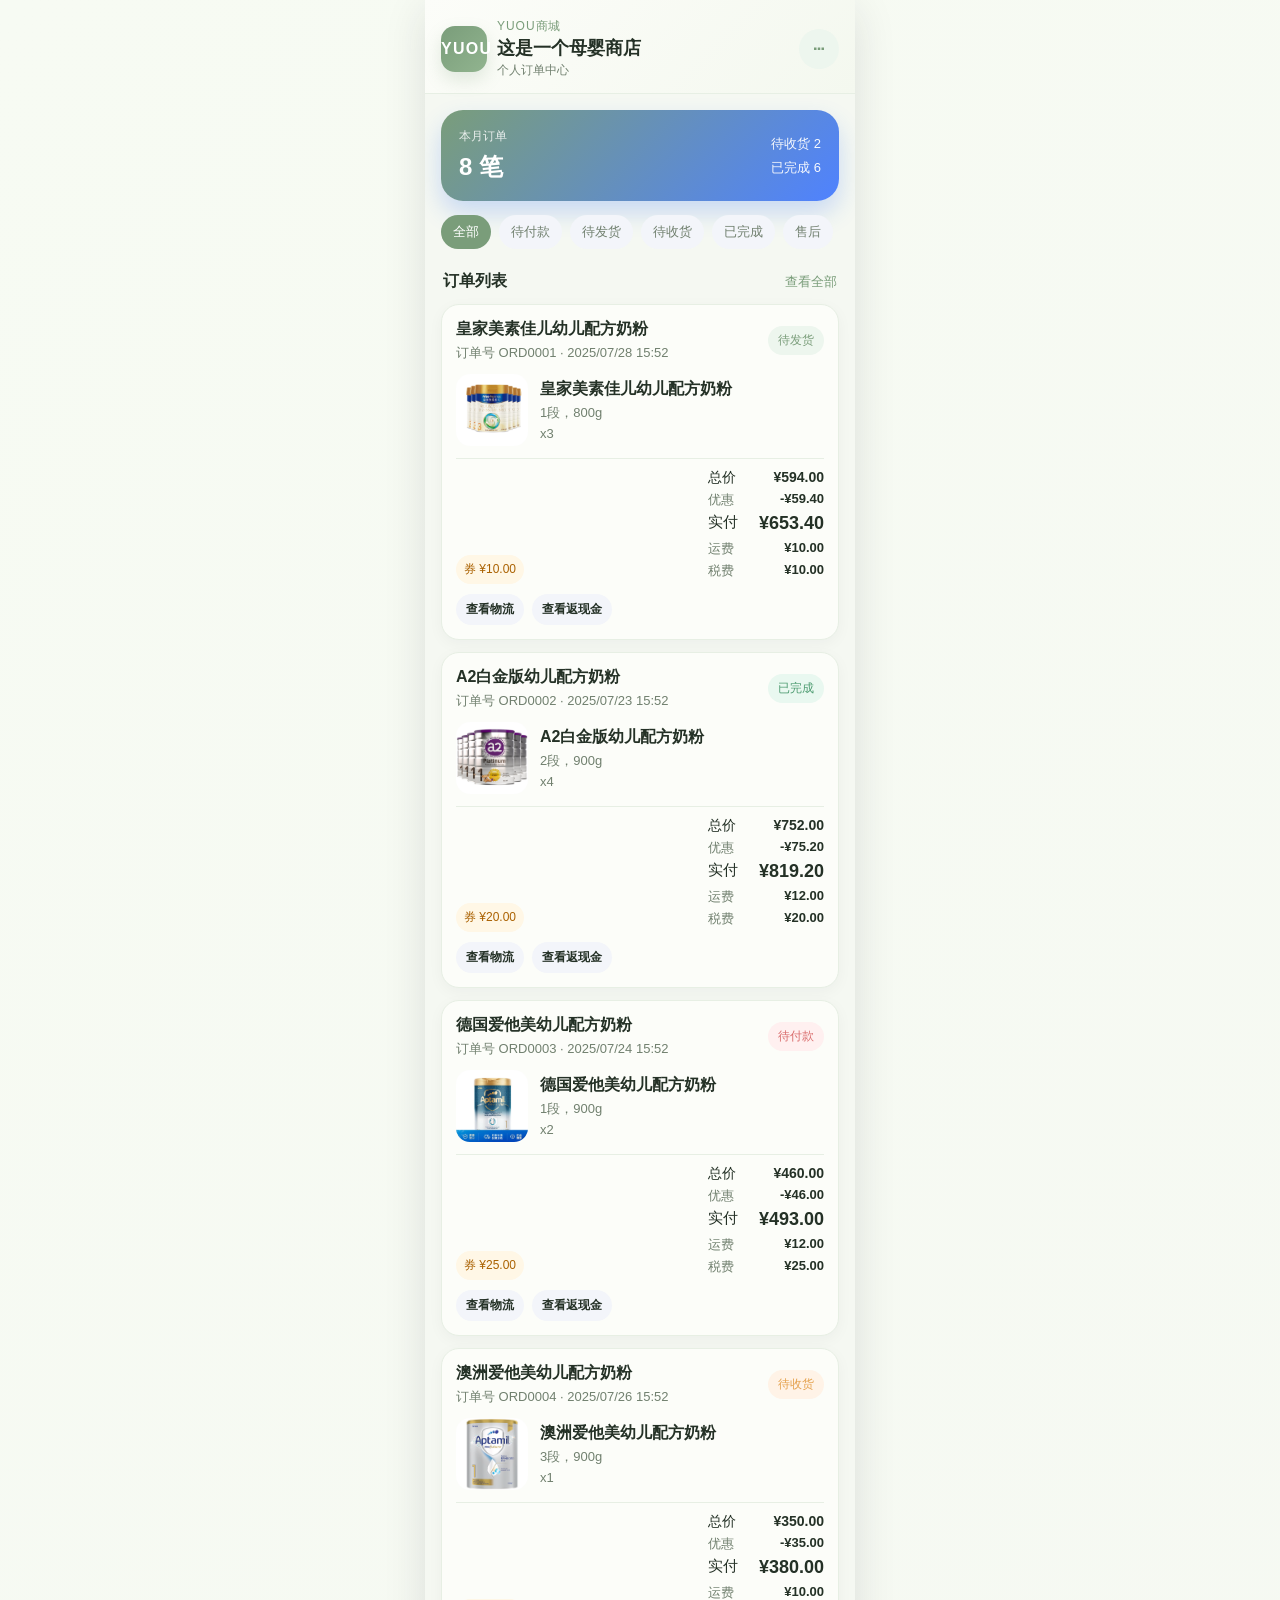
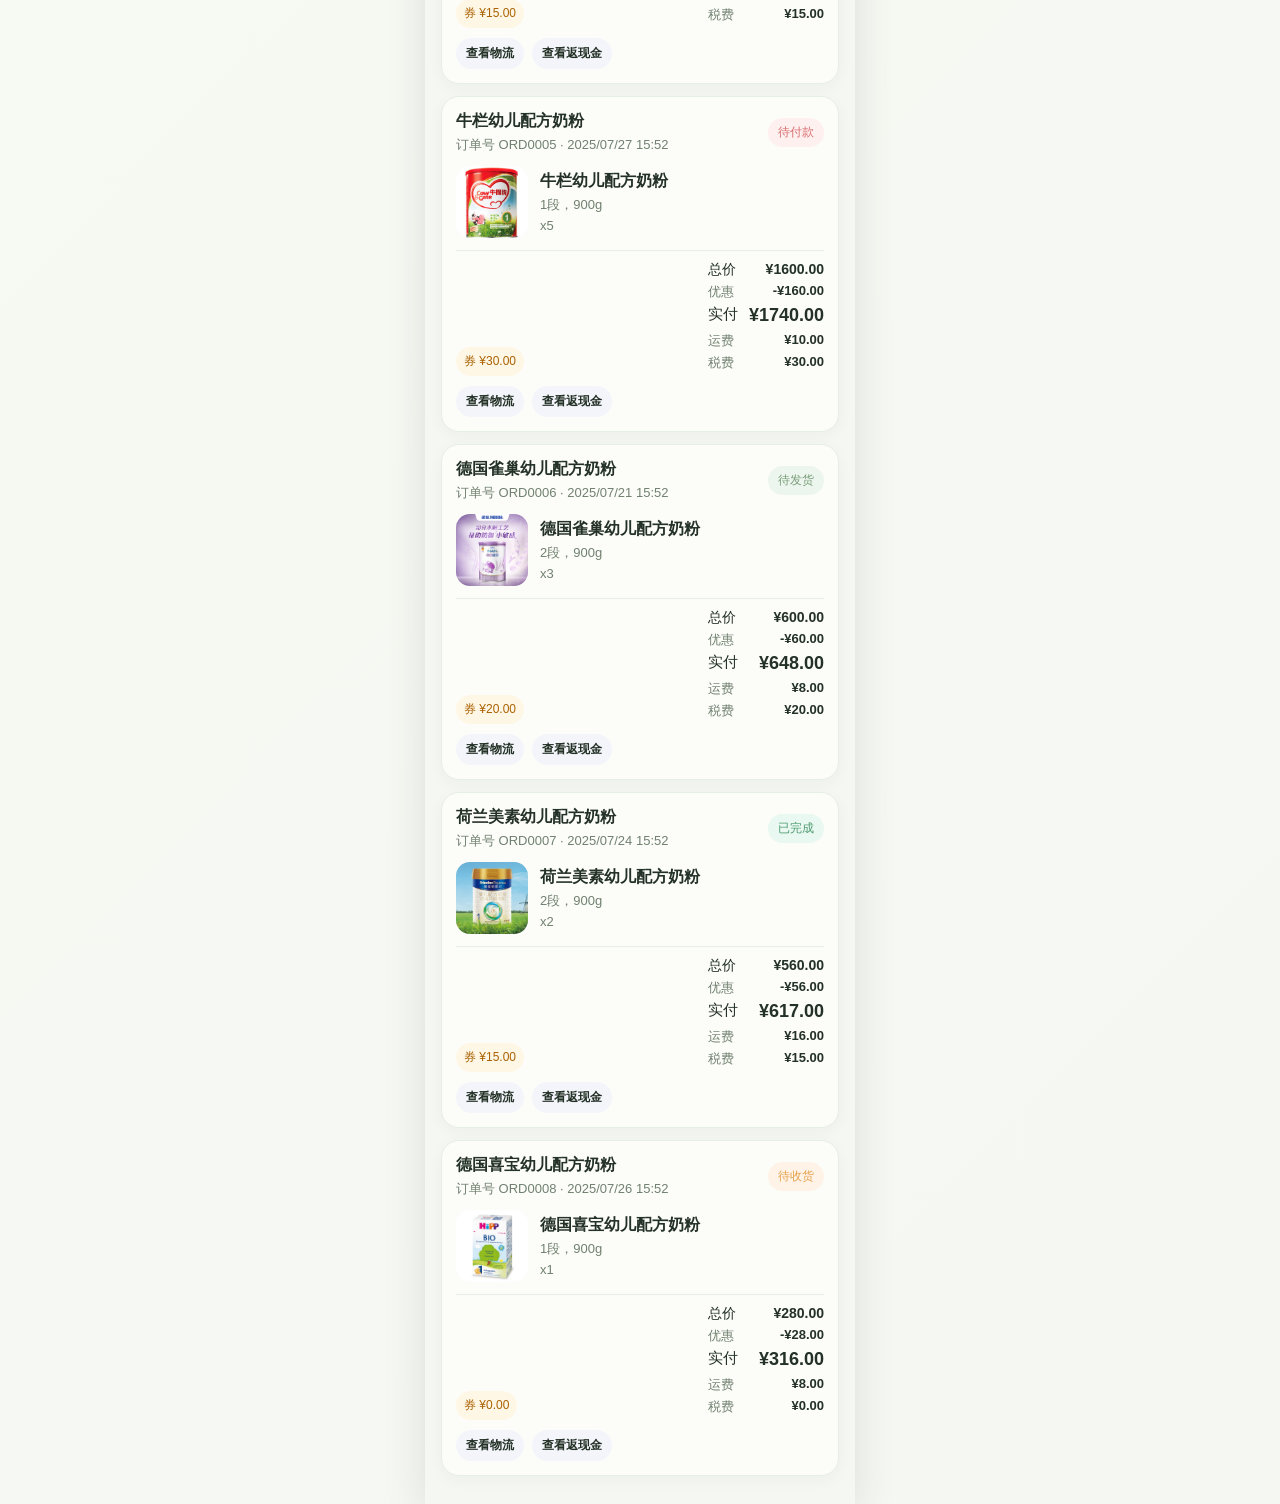
==== lq/index.html @ c95f847c "Add order center project" ====
<!DOCTYPE html>
<html lang="zh-CN">
  <head>
    <meta charset="UTF-8" />
    <meta name="viewport" content="width=device-width, initial-scale=1.0, maximum-scale=1.0, viewport-fit=cover" />
    <title>个人订单中心</title>
    <link rel="stylesheet" href="styles.css" />
  </head>
  <body>
    <div class="app-shell">
      <div id="toast" class="toast" role="status" aria-live="polite"></div>

      <header class="topbar">
        <div class="brand-block">
          <div class="brand-mark">YUOU</div>
          <div>
            <p class="topbar__eyebrow">YUOU商城</p>
            <h1>这是一个母婴商店</h1>
            <p class="topbar__subtext">个人订单中心</p>
          </div>
        </div>
        <button class="topbar__icon" aria-label="更多">⋯</button>
      </header>

      <main class="page">
        <section id="listView" class="view view--active">
          <div class="summary-card">
            <div>
              <p class="summary-card__label">本月订单</p>
              <h2>8 笔</h2>
            </div>
            <div class="summary-card__stats">
              <span>待收货 2</span>
              <span>已完成 6</span>
            </div>
          </div>

          <div class="filter-bar" id="filterBar"></div>

          <div class="section-title">
            <span>订单列表</span>
            <a href="#">查看全部</a>
          </div>

          <div id="orderList" class="order-list"></div>
        </section>

        <section id="detailView" class="view">
          <div class="detail-header">
            <button id="backBtn" class="back-btn" type="button">← 返回</button>
            <span>订单详情</span>
          </div>

          <div id="detailContent" class="detail-content"></div>
        </section>
      </main>
    </div>

    <script src="script.js"></script>
  </body>
</html>
---- lq/styles.css ----
:root {
  color-scheme: light;
  --bg: #f5f8f2;
  --card: #fcfdf9;
  --primary: #7a9d7a;
  --primary-soft: #edf6ee;
  --text: #243126;
  --muted: #71806f;
  --line: #e7efe4;
  --warning: #e5a24e;
  --success: #4d9b70;
  --danger: #d96d6d;
}

* {
  box-sizing: border-box;
}

body {
  margin: 0;
  font-family: "PingFang SC", "Microsoft YaHei", Arial, sans-serif;
  background: linear-gradient(135deg, #f7fbf3 0%, var(--bg) 100%);
  color: var(--text);
}

button,
a {
  font: inherit;
}

.app-shell {
  max-width: 430px;
  min-height: 100vh;
  margin: 0 auto;
  background: var(--bg);
  box-shadow: 0 10px 40px rgba(31, 35, 48, 0.12);
  display: flex;
  flex-direction: column;
  overflow: hidden;
  position: relative;
}

.toast {
  position: fixed;
  left: 50%;
  bottom: 24px;
  transform: translateX(-50%) translateY(12px);
  background: rgba(31, 35, 48, 0.92);
  color: white;
  padding: 10px 14px;
  border-radius: 999px;
  font-size: 13px;
  opacity: 0;
  pointer-events: none;
  transition: all 0.25s ease;
  z-index: 1000;
}

.toast--show {
  opacity: 1;
  transform: translateX(-50%) translateY(0);
}

.topbar {
  padding: 18px 16px 14px;
  background: linear-gradient(135deg, #fcfdf9 0%, #f4f8ef 100%);
  display: flex;
  justify-content: space-between;
  align-items: center;
  border-bottom: 1px solid var(--line);
}

.brand-block {
  display: flex;
  align-items: center;
  gap: 10px;
}

.brand-mark {
  width: 46px;
  height: 46px;
  border-radius: 14px;
  display: grid;
  place-items: center;
  background: linear-gradient(135deg, var(--primary) 0%, #91b48f 100%);
  color: white;
  font-weight: 700;
  letter-spacing: 0.08em;
  box-shadow: 0 8px 18px rgba(122, 157, 122, 0.2);
}

.topbar__eyebrow {
  margin: 0 0 2px;
  font-size: 12px;
  color: var(--primary);
  text-transform: uppercase;
  letter-spacing: 0.08em;
}

.topbar h1 {
  margin: 0;
  font-size: 18px;
  line-height: 1.3;
}

.topbar__subtext {
  margin: 2px 0 0;
  font-size: 12px;
  color: var(--muted);
}

.topbar__icon {
  border: none;
  background: var(--primary-soft);
  width: 40px;
  height: 40px;
  border-radius: 50%;
  color: var(--primary);
  font-size: 20px;
}

.page {
  flex: 1;
  overflow-y: auto;
  padding: 16px 16px 28px;
}

.view {
  display: none;
}

.view--active {
  display: block;
}

.summary-card {
  background: linear-gradient(135deg, var(--primary) 0%, #4f82ff 100%);
  color: white;
  border-radius: 22px;
  padding: 18px;
  display: flex;
  justify-content: space-between;
  align-items: center;
  box-shadow: 0 12px 24px rgba(47, 109, 246, 0.22);
}

.summary-card__label {
  margin: 0 0 6px;
  font-size: 12px;
  opacity: 0.85;
}

.summary-card h2 {
  margin: 0;
  font-size: 24px;
}

.summary-card__stats {
  display: flex;
  flex-direction: column;
  gap: 6px;
  font-size: 13px;
  opacity: 0.95;
}

.section-title {
  margin: 18px 2px 12px;
  display: flex;
  justify-content: space-between;
  align-items: center;
}

.section-title span {
  font-weight: 700;
}

.section-title a {
  color: var(--primary);
  font-size: 13px;
  text-decoration: none;
}

.filter-bar {
  display: flex;
  gap: 8px;
  margin: 14px 0 6px;
  overflow-x: auto;
  padding-bottom: 4px;
}

.filter-chip {
  border: none;
  background: #f3f5fa;
  color: var(--muted);
  padding: 8px 12px;
  border-radius: 999px;
  white-space: nowrap;
  font-size: 13px;
}

.filter-chip--active {
  background: var(--primary);
  color: white;
}

.order-list {
  display: flex;
  flex-direction: column;
  gap: 12px;
}

.order-card {
  background: var(--card);
  border-radius: 18px;
  padding: 14px;
  border: 1px solid var(--line);
  box-shadow: 0 4px 15px rgba(31, 35, 48, 0.04);
}

.order-card__top {
  display: flex;
  justify-content: space-between;
  align-items: center;
  margin-bottom: 10px;
}

.order-card__title {
  font-weight: 700;
}

.order-card__meta {
  color: var(--muted);
  font-size: 13px;
  margin: 4px 0 0;
}

.badge {
  font-size: 12px;
  padding: 6px 10px;
  border-radius: 999px;
  background: var(--primary-soft);
  color: var(--primary);
}

.badge--warning {
  background: #fff3e7;
  color: var(--warning);
}

.badge--success {
  background: #e9f8f0;
  color: var(--success);
}

.badge--danger {
  background: #fff0f0;
  color: var(--danger);
}

.order-card__product {
  display: flex;
  gap: 12px;
  align-items: center;
  margin-top: 12px;
}

.order-card__image {
  width: 72px;
  height: 72px;
  object-fit: cover;
  border-radius: 14px;
  background: #f6f8fd;
}

.order-card__product-info {
  flex: 1;
}

.order-card__product-name {
  font-weight: 700;
  margin-bottom: 4px;
}

.order-card__spec {
  color: var(--muted);
  font-size: 13px;
  margin: 0 0 4px;
}

.order-card__quantity {
  color: var(--muted);
  font-size: 13px;
}

.order-card__footer {
  display: flex;
  justify-content: space-between;
  align-items: flex-end;
  margin-top: 12px;
  padding-top: 10px;
  border-top: 1px solid var(--line);
  gap: 12px;
}

.order-card__actions {
  display: flex;
  flex-wrap: wrap;
  gap: 8px;
  margin-top: 10px;
}

.order-card__actions button {
  border: none;
  background: #f3f5fa;
  color: var(--text);
  padding: 7px 10px;
  border-radius: 999px;
  font-size: 12px;
}

.order-card__coupon {
  background: #fff7e6;
  color: #aa6100;
  font-size: 12px;
  padding: 6px 8px;
  border-radius: 999px;
}

.order-card__price-block {
  display: flex;
  flex-direction: column;
  align-items: flex-end;
  min-width: 116px;
}

.order-card__price-row {
  display: flex;
  justify-content: space-between;
  width: 100%;
  font-size: 13px;
  color: var(--muted);
  margin-bottom: 4px;
}

.order-card__price-row strong {
  color: var(--text);
  font-weight: 700;
}

.order-card__price-row--total {
  font-size: 14px;
  color: var(--text);
}

.order-card__price-row--pay {
  font-size: 15px;
  color: var(--text);
  margin-bottom: 6px;
}

.order-card__price-row--pay strong {
  font-size: 18px;
}

.order-card__action {
  border: none;
  background: transparent;
  color: var(--primary);
  font-weight: 600;
  padding: 0;
}

.detail-header {
  display: flex;
  align-items: center;
  gap: 10px;
  margin-bottom: 12px;
  font-weight: 700;
  background: rgba(255, 255, 255, 0.9);
  padding: 8px 10px;
  border-radius: 999px;
  box-shadow: 0 4px 12px rgba(31, 35, 48, 0.06);
}

.back-btn {
  border: none;
  background: var(--primary-soft);
  color: var(--primary);
  padding: 8px 12px;
  border-radius: 999px;
}

.detail-content {
  display: flex;
  flex-direction: column;
  gap: 12px;
}

.detail-panel {
  background: linear-gradient(180deg, #fff 0%, #fcfdf9 100%);
  border-radius: 18px;
  padding: 14px;
  border: 1px solid var(--line);
  box-shadow: 0 6px 16px rgba(36, 49, 38, 0.04);
}

.detail-panel__title {
  font-weight: 700;
  margin-bottom: 10px;
  color: var(--text);
}

.detail-panel__status {
  margin: 4px 0 10px;
  color: var(--success);
  font-weight: 700;
}

.detail-panel__status--inline {
  display: inline-flex;
  margin: 0;
  padding: 4px 8px;
  border-radius: 999px;
  background: var(--primary-soft);
}

.detail-row {
  display: flex;
  justify-content: space-between;
  gap: 12px;
  margin-bottom: 8px;
  color: var(--muted);
  font-size: 14px;
}

.detail-row strong {
  color: var(--text);
}

.detail-row__value {
  display: flex;
  align-items: center;
  gap: 8px;
}

.copy-btn {
  border: none;
  background: var(--primary-soft);
  color: var(--primary);
  padding: 4px 8px;
  border-radius: 999px;
  font-size: 12px;
}

.detail-row--stack {
  display: block;
  margin-bottom: 10px;
}

.detail-row--stack span {
  display: block;
  margin-bottom: 3px;
}

.detail-product {
  display: flex;
  gap: 12px;
  align-items: flex-start;
  padding: 10px 0 4px;
}

.detail-product__image {
  width: 72px;
  height: 72px;
  object-fit: cover;
  border-radius: 14px;
  background: #f6f8fd;
}

.detail-product__info {
  flex: 1;
}

.detail-product__name {
  font-weight: 700;
  margin-bottom: 4px;
}

.detail-product__spec {
  color: var(--muted);
  font-size: 13px;
  margin: 0 0 6px;
}

.detail-product__meta {
  display: flex;
  justify-content: space-between;
  align-items: center;
  font-size: 13px;
  color: var(--muted);
}

.detail-product__meta strong {
  color: var(--text);
}

.detail-actions {
  display: flex;
  gap: 10px;
  margin-top: 4px;
}

.detail-actions button {
  flex: 1;
  border: none;
  border-radius: 12px;
  padding: 11px 10px;
  font-weight: 600;
}

.detail-actions .primary {
  background: var(--primary);
  color: white;
}

.detail-actions .ghost {
  background: var(--primary-soft);
  color: var(--primary);
}

.timeline {
  display: flex;
  flex-direction: column;
  gap: 10px;
  margin-top: 6px;
}

.timeline__item {
  display: flex;
  gap: 10px;
  align-items: flex-start;
}

.timeline__dot {
  width: 8px;
  height: 8px;
  border-radius: 50%;
  background: var(--primary);
  margin-top: 6px;
  flex-shrink: 0;
}

.timeline__item p {
  margin: 0;
  font-size: 14px;
}

.timeline__item span {
  color: var(--muted);
  font-size: 12px;
}

.detail-quick-actions {
  display: flex;
  flex-wrap: wrap;
  gap: 8px;
  margin-top: 8px;
}

.detail-quick-actions button {
  border: none;
  background: #f3f5fa;
  color: var(--text);
  padding: 8px 10px;
  border-radius: 999px;
  font-size: 12px;
}
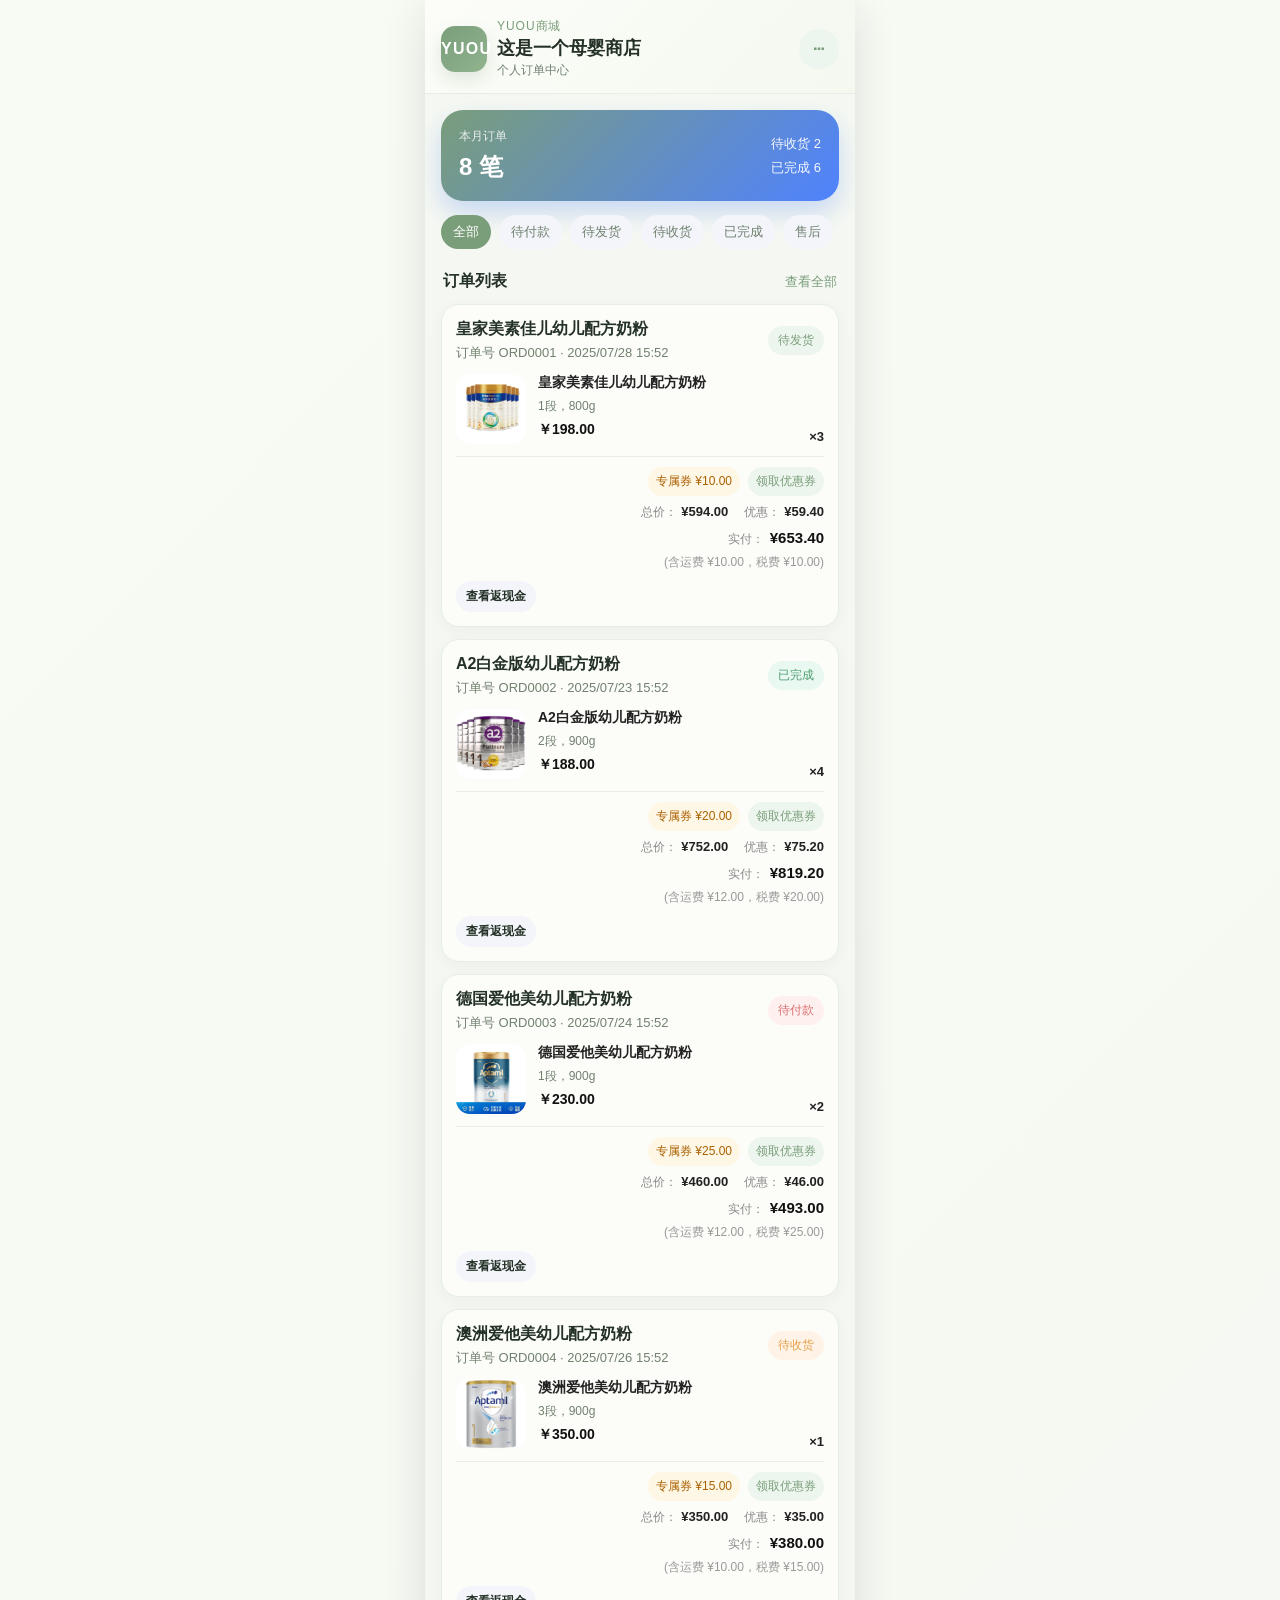
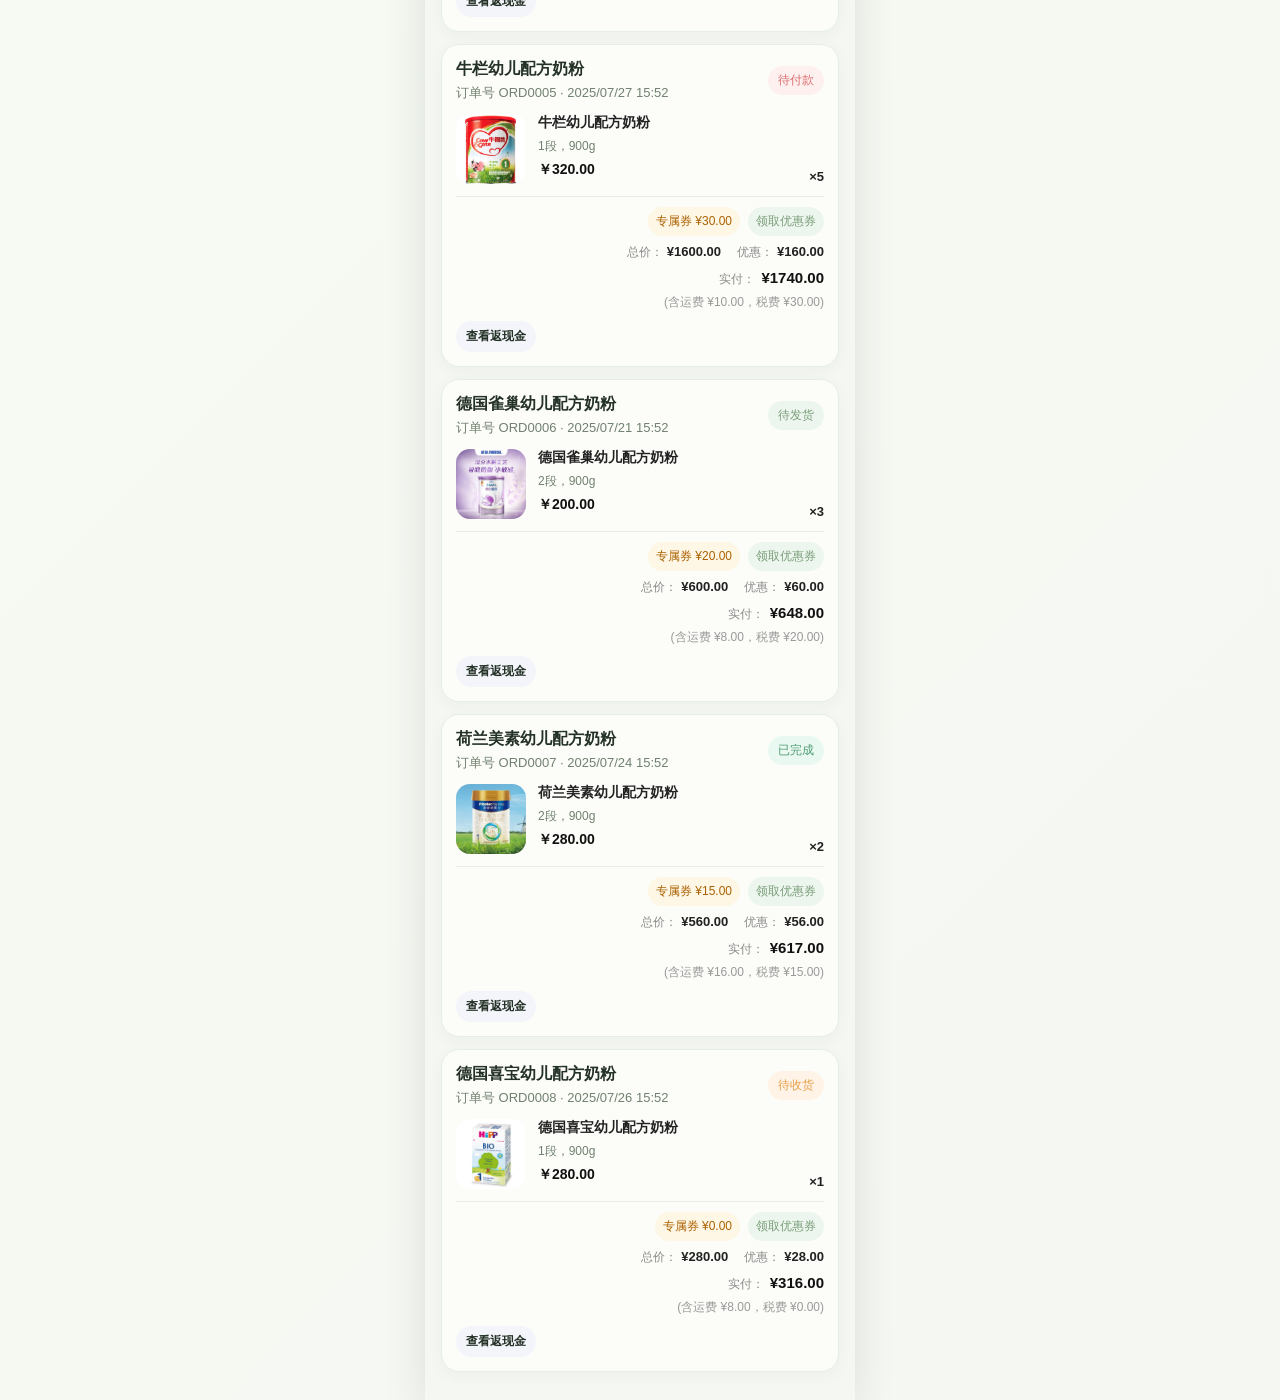
==== commit b5619c5e: "Update order center page" ====
--- a/lq/index.html
+++ b/lq/index.html
@@ -47,8 +47,9 @@
 
         <section id="detailView" class="view">
           <div class="detail-header">
-            <button id="backBtn" class="back-btn" type="button">← 返回</button>
-            <span>订单详情</span>
+            <button id="backBtn" class="back-btn" type="button" aria-label="返回">←</button>
+            <span class="detail-header__title">我的订单</span>
+            <button class="detail-header__icon" type="button" aria-label="更多">⋯</button>
           </div>
 
           <div id="detailContent" class="detail-content"></div>
--- a/lq/styles.css
+++ b/lq/styles.css
@@ -260,13 +260,14 @@
 .order-card__product {
   display: flex;
   gap: 12px;
-  align-items: center;
+  align-items: flex-start;
   margin-top: 12px;
 }
 
 .order-card__image {
-  width: 72px;
-  height: 72px;
+  width: 70px;
+  height: 70px;
+  flex-shrink: 0;
   object-fit: cover;
   border-radius: 14px;
   background: #f6f8fd;
@@ -274,32 +275,129 @@
 
 .order-card__product-info {
   flex: 1;
+  min-width: 0;
+  display: flex;
+  flex-direction: column;
+  gap: 6px;
 }
 
 .order-card__product-name {
   font-weight: 700;
-  margin-bottom: 4px;
+  font-size: 14px;
+  color: #222;
+  white-space: nowrap;
+  overflow: hidden;
+  text-overflow: ellipsis;
 }
 
 .order-card__spec {
   color: var(--muted);
-  font-size: 13px;
-  margin: 0 0 4px;
+  font-size: 12px;
+  margin: 0;
+}
+
+.order-card__price-single {
+  color: #111;
+  font-size: 14px;
+  font-weight: 600;
 }
 
 .order-card__quantity {
-  color: var(--muted);
-  font-size: 13px;
+  color: #222;
+  font-size: 13px;
+  font-weight: 600;
+  margin-left: 8px;
+  align-self: flex-end;
+  flex-shrink: 0;
 }
 
 .order-card__footer {
   display: flex;
-  justify-content: space-between;
-  align-items: flex-end;
+  justify-content: flex-end;
   margin-top: 12px;
   padding-top: 10px;
   border-top: 1px solid var(--line);
-  gap: 12px;
+}
+
+.price-summary {
+  display: flex;
+  flex-direction: column;
+  align-items: flex-end;
+  text-align: right;
+  gap: 6px;
+  width: fit-content;
+  max-width: 100%;
+}
+
+.price-summary__coupon-row {
+  display: flex;
+  align-items: center;
+  justify-content: flex-end;
+  gap: 8px;
+  margin-bottom: 2px;
+  flex-wrap: wrap;
+}
+
+.price-summary__coupon {
+  background: #fff7e6;
+  color: #aa6100;
+  font-size: 12px;
+  padding: 6px 8px;
+  border-radius: 999px;
+}
+
+.price-summary__claim {
+  border: none;
+  background: var(--primary-soft);
+  color: var(--primary);
+  font-size: 12px;
+  padding: 6px 8px;
+  border-radius: 999px;
+}
+
+.price-summary__row {
+  display: flex;
+  align-items: baseline;
+  justify-content: flex-end;
+  gap: 6px;
+  flex-wrap: wrap;
+}
+
+.price-summary__row--top {
+  gap: 16px;
+}
+
+.price-summary__row--top span {
+  display: inline-flex;
+  align-items: baseline;
+  gap: 4px;
+}
+
+.price-summary em {
+  font-style: normal;
+  color: #8a8a8a;
+  font-size: 12px;
+}
+
+.price-summary strong {
+  color: #222;
+  font-weight: 600;
+  font-size: 13px;
+}
+
+.price-summary__row--paid {
+  margin-top: 2px;
+}
+
+.price-summary__row--paid strong {
+  color: #111;
+  font-size: 15px;
+  font-weight: 700;
+}
+
+.price-summary__row--extra {
+  color: #999;
+  font-size: 12px;
 }
 
 .order-card__actions {
@@ -316,50 +414,6 @@
   padding: 7px 10px;
   border-radius: 999px;
   font-size: 12px;
-}
-
-.order-card__coupon {
-  background: #fff7e6;
-  color: #aa6100;
-  font-size: 12px;
-  padding: 6px 8px;
-  border-radius: 999px;
-}
-
-.order-card__price-block {
-  display: flex;
-  flex-direction: column;
-  align-items: flex-end;
-  min-width: 116px;
-}
-
-.order-card__price-row {
-  display: flex;
-  justify-content: space-between;
-  width: 100%;
-  font-size: 13px;
-  color: var(--muted);
-  margin-bottom: 4px;
-}
-
-.order-card__price-row strong {
-  color: var(--text);
-  font-weight: 700;
-}
-
-.order-card__price-row--total {
-  font-size: 14px;
-  color: var(--text);
-}
-
-.order-card__price-row--pay {
-  font-size: 15px;
-  color: var(--text);
-  margin-bottom: 6px;
-}
-
-.order-card__price-row--pay strong {
-  font-size: 18px;
 }
 
 .order-card__action {
@@ -373,35 +427,387 @@
 .detail-header {
   display: flex;
   align-items: center;
-  gap: 10px;
-  margin-bottom: 12px;
-  font-weight: 700;
-  background: rgba(255, 255, 255, 0.9);
-  padding: 8px 10px;
-  border-radius: 999px;
-  box-shadow: 0 4px 12px rgba(31, 35, 48, 0.06);
+  justify-content: space-between;
+  padding: 14px 16px;
+  background: #fff;
+  border-bottom: 1px solid #f0f0f0;
+  margin-bottom: 0;
+}
+
+.detail-header__title {
+  font-size: 16px;
+  font-weight: 700;
+  color: #111;
+}
+
+.detail-header__icon {
+  border: none;
+  background: transparent;
+  color: #111;
+  font-size: 18px;
+  padding: 0;
 }
 
 .back-btn {
   border: none;
-  background: var(--primary-soft);
-  color: var(--primary);
-  padding: 8px 12px;
-  border-radius: 999px;
+  background: transparent;
+  color: #111;
+  font-size: 18px;
+  padding: 0;
+}
+
+body.detail-active .topbar {
+  display: none;
+}
+
+body.detail-active .page {
+  padding-top: 0;
 }
 
 .detail-content {
   display: flex;
   flex-direction: column;
   gap: 12px;
-}
-
-.detail-panel {
-  background: linear-gradient(180deg, #fff 0%, #fcfdf9 100%);
-  border-radius: 18px;
-  padding: 14px;
-  border: 1px solid var(--line);
-  box-shadow: 0 6px 16px rgba(36, 49, 38, 0.04);
+  padding: 0 0 88px;
+  background: #f5f5f5;
+}
+
+.detail-page {
+  display: flex;
+  flex-direction: column;
+  gap: 12px;
+  padding: 12px 16px 0;
+}
+
+.detail-status {
+  display: flex;
+  justify-content: space-between;
+  align-items: center;
+  padding: 20px 18px;
+  border-radius: 12px;
+  margin-top: 0;
+  background: linear-gradient(135deg, #7d7cf7 0%, #4f8ef7 100%);
+  color: #fff;
+  box-shadow: 0 10px 20px rgba(95, 112, 243, 0.16);
+}
+
+.detail-status__title {
+  font-size: 22px;
+  font-weight: 700;
+}
+
+.detail-status__sub {
+  font-size: 13px;
+  opacity: 0.95;
+  margin-top: 4px;
+}
+
+.detail-status__icon {
+  width: 46px;
+  height: 46px;
+  display: grid;
+  place-items: center;
+  border-radius: 50%;
+  background: rgba(255,255,255,0.2);
+  font-size: 22px;
+}
+
+.detail-card {
+  background: #fff;
+  border-radius: 12px;
+  padding: 16px;
+  box-shadow: 0 2px 8px rgba(0,0,0,0.03);
+}
+
+.detail-card--logistics {
+  margin-top: -8px;
+}
+
+.detail-divider {
+  height: 1px;
+  background: #eeeeee;
+  margin: 12px 0;
+}
+
+.detail-logistics__row,
+.detail-recipient,
+.detail-orderer,
+.detail-shop,
+.detail-product-row,
+.detail-product__meta,
+.detail-info__row,
+.detail-amount__row {
+  width: 100%;
+}
+
+.detail-logistics__row {
+  display: flex;
+  justify-content: space-between;
+  align-items: center;
+}
+
+.detail-logistics__company {
+  font-size: 15px;
+  font-weight: 700;
+  color: #111;
+}
+
+.detail-logistics__arrow {
+  color: #999;
+  font-size: 20px;
+}
+
+.detail-logistics__no {
+  color: #999;
+  font-size: 13px;
+  margin-top: 6px;
+}
+
+.detail-recipient__name,
+.detail-orderer__title,
+.detail-shop__name,
+.detail-product__name,
+.detail-product__spec,
+.detail-product__price,
+.detail-product__quantity,
+.detail-info__row strong,
+.detail-amount__row strong {
+  color: #222;
+}
+
+.detail-recipient__name {
+  font-size: 14px;
+  font-weight: 600;
+}
+
+.detail-recipient__address {
+  color: #999;
+  font-size: 13px;
+  margin-top: 6px;
+  line-height: 1.5;
+}
+
+.detail-orderer__title {
+  font-size: 14px;
+  font-weight: 700;
+  margin-bottom: 8px;
+}
+
+.detail-orderer__row {
+  display: flex;
+  justify-content: space-between;
+  gap: 12px;
+  color: #999;
+  font-size: 13px;
+  margin-top: 6px;
+}
+
+.detail-orderer__row strong {
+  color: #444;
+  font-weight: 500;
+}
+
+.detail-shop {
+  display: flex;
+  align-items: center;
+  gap: 8px;
+  margin-bottom: 12px;
+}
+
+.detail-shop__icon {
+  width: 24px;
+  height: 24px;
+  display: grid;
+  place-items: center;
+  border-radius: 50%;
+  background: #f5f5f5;
+}
+
+.detail-shop__name {
+  font-size: 15px;
+  font-weight: 700;
+}
+
+.detail-product-row {
+  display: flex;
+  gap: 12px;
+  align-items: flex-start;
+}
+
+.detail-product__image {
+  width: 110px;
+  height: 110px;
+  object-fit: cover;
+  border-radius: 8px;
+  flex-shrink: 0;
+}
+
+.detail-product__info {
+  flex: 1;
+  min-width: 0;
+}
+
+.detail-product__name {
+  font-size: 15px;
+  line-height: 1.4;
+  font-weight: 600;
+  margin-bottom: 6px;
+}
+
+.detail-product__spec {
+  font-size: 13px;
+  color: #999;
+  margin: 0 0 10px;
+}
+
+.detail-product__meta {
+  display: flex;
+  justify-content: space-between;
+  align-items: center;
+}
+
+.detail-product__price {
+  font-size: 18px;
+  font-weight: 700;
+}
+
+.detail-product__quantity {
+  font-size: 14px;
+  font-weight: 600;
+}
+
+.detail-product__actions {
+  display: flex;
+  justify-content: flex-end;
+  margin-top: 12px;
+}
+
+.detail-pill {
+  border: 1px solid #d9d9d9;
+  background: #fff;
+  color: #666;
+  border-radius: 999px;
+  padding: 7px 12px;
+  font-size: 12px;
+}
+
+.detail-coupon {
+  display: flex;
+  align-items: center;
+  justify-content: space-between;
+  margin: 0 16px;
+  padding: 14px 16px;
+  border-radius: 10px;
+  background: linear-gradient(135deg, #ff7ea0 0%, #ff4d6d 100%);
+  color: #fff;
+  box-shadow: 0 8px 16px rgba(255, 77, 109, 0.15);
+}
+
+.detail-coupon__amount {
+  font-size: 24px;
+  font-weight: 700;
+}
+
+.detail-coupon__text {
+  flex: 1;
+  margin-left: 10px;
+  font-size: 13px;
+  line-height: 1.5;
+}
+
+.detail-coupon__btn {
+  border: none;
+  background: #fff;
+  color: #ff4d6d;
+  border-radius: 999px;
+  padding: 8px 12px;
+  font-size: 13px;
+  font-weight: 600;
+}
+
+.detail-amount__row {
+  display: flex;
+  justify-content: space-between;
+  align-items: center;
+  color: #777;
+  font-size: 14px;
+  margin-top: 8px;
+}
+
+.detail-amount__row strong {
+  color: #222;
+  font-weight: 600;
+}
+
+.detail-amount__row--total {
+  margin-top: 12px;
+  font-size: 16px;
+  color: #111;
+}
+
+.detail-amount__row--total strong {
+  font-size: 20px;
+  font-weight: 700;
+}
+
+.detail-card--info .detail-info__row {
+  display: flex;
+  justify-content: space-between;
+  align-items: center;
+  color: #777;
+  font-size: 13px;
+  margin-top: 8px;
+}
+
+.detail-info__value {
+  display: flex;
+  align-items: center;
+  gap: 6px;
+}
+
+.detail-card--invoice {
+  display: flex;
+  align-items: center;
+  justify-content: center;
+  height: 52px;
+  color: #5b67f7;
+  font-weight: 700;
+}
+
+.detail-footer {
+  position: sticky;
+  bottom: 0;
+  display: flex;
+  align-items: center;
+  justify-content: space-between;
+  gap: 12px;
+  padding: 10px 16px calc(10px + env(safe-area-inset-bottom));
+  background: #fff;
+  border-top: 1px solid #f0f0f0;
+  box-shadow: 0 -2px 10px rgba(0,0,0,0.03);
+}
+
+.detail-footer__btn {
+  border: none;
+  display: flex;
+  align-items: center;
+  justify-content: center;
+  gap: 6px;
+  border-radius: 999px;
+  padding: 10px 14px;
+  font-size: 13px;
+}
+
+.detail-footer__btn--service {
+  flex: 1;
+  background: #f7f7f7;
+  color: #444;
+}
+
+.detail-footer__btn--ghost {
+  background: #fff;
+  color: #666;
+  border: 1px solid #d9d9d9;
 }
 
 .detail-panel__title {
